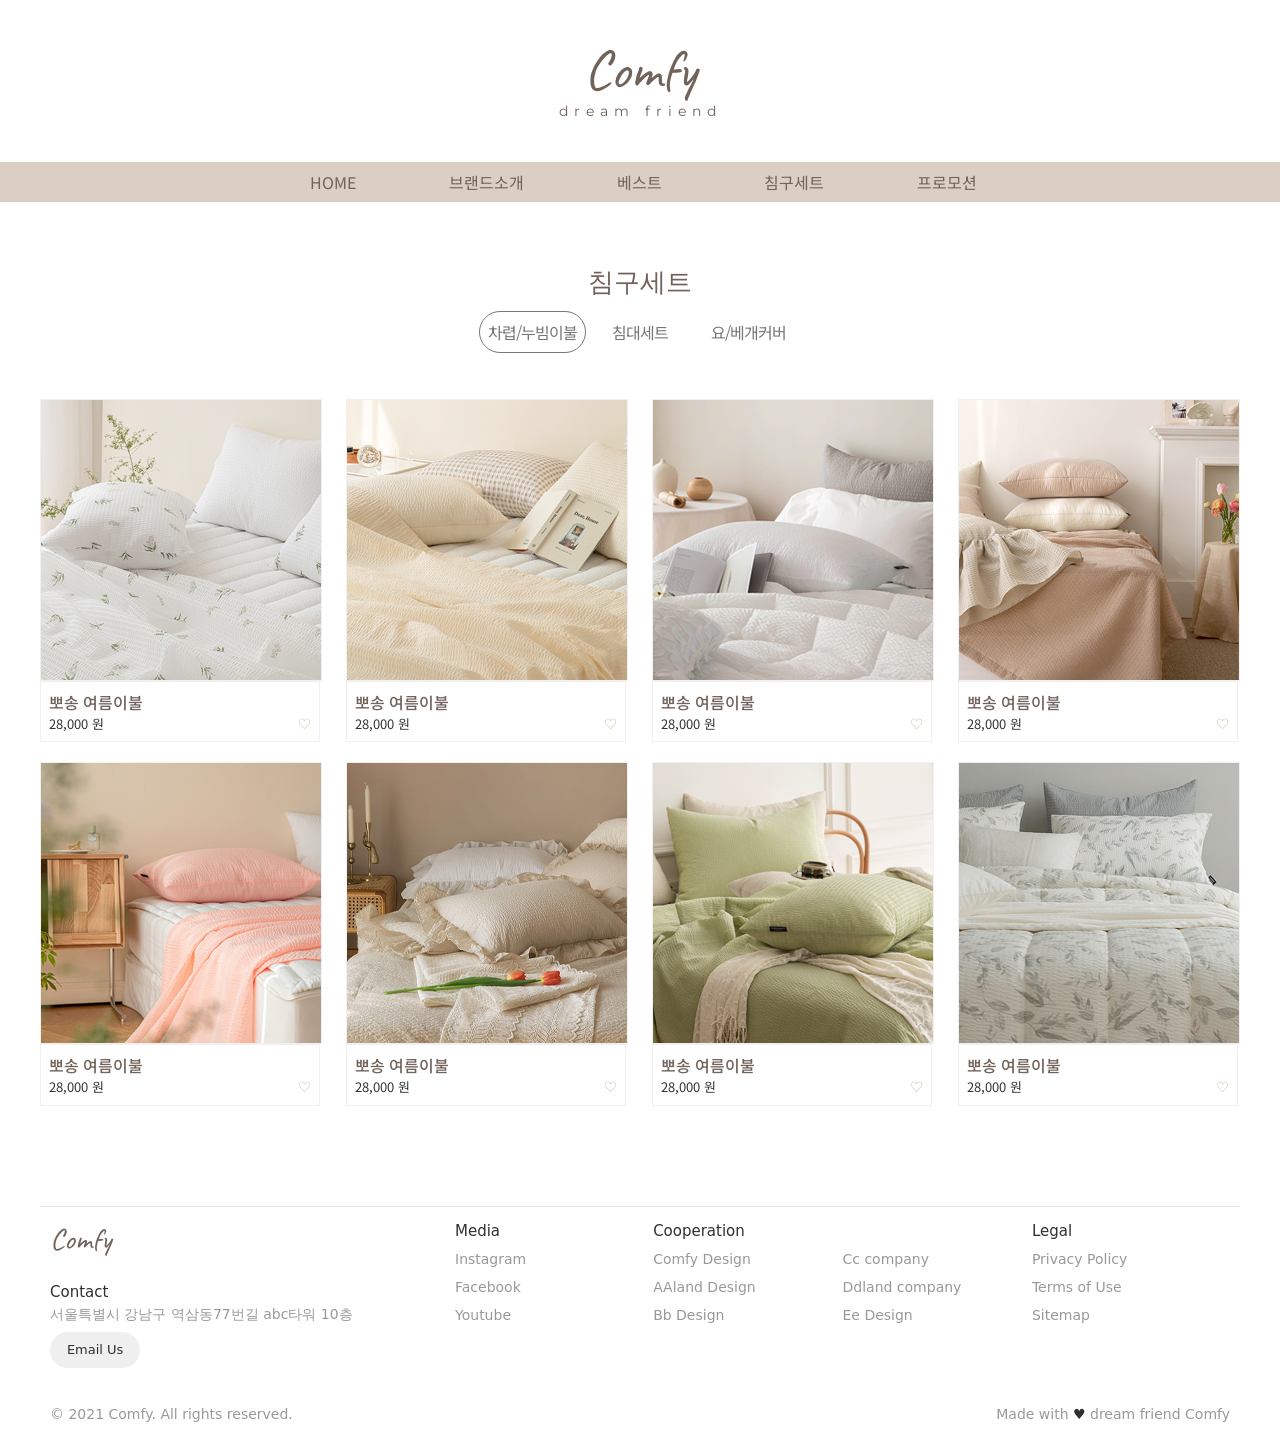
==== pages/beddingset01.html @ c0dfaad8 "0805" ====
<!DOCTYPE html>
<html lang="ko">
<head>
    <meta charset="UTF-8">
    <meta http-equiv="X-UA-Compatible" content="IE=edge">
    <meta name="viewport" content="width=device-width, initial-scale=1.0">
    <title>Document</title>
    <link rel="stylesheet" href="../css/beddingset01.css">
    <link rel="stylesheet" href="../css/common.css">
    <link rel="stylesheet" href="../library/fontawesome-free-5.15.3-web/css/all.min.css">
    <link href="https://unpkg.com/aos@2.3.1/dist/aos.css" rel="stylesheet">
</head>
<body>
    <!-- gnb -->
    <div id=logo data-aos="flip-down">
        <p class="logoid"><a href="../index.html">Comfy</a></p>
        <p class="logosub">dream friend</p>
    </div>
    <div id="nav">
        <div id="main_nav">
            <ul>
                <li><a href="../index.html">HOME</a></li>
                <li><a href="brand.html">브랜드소개</a></li>
                <li><a href="ss_season.html">베스트</a></li>
                <li><a href="beddingset01.html">침구세트</a></li>
                <li><a href="promotion.html">프로모션</a></li>
            </ul>
        </div>
        <div id="sub">
            <div id="sub_menu">
                <ul class="menu">
                </ul>
                <ul class="menu">
                    <li><a href="brand.html">브랜드 스토리</a></li>
                    <li><a href="map.html">오시는길</a></li>
                </ul>
                <ul class="menu">
                    <li><a href="ss_season.html">S/S시즌상품</a></li>
                    <li><a href="fw_season.html">F/W시즌상품</a></li>
                </ul>
                <ul class="menu">
                    <li><a href="beddingset01.html">차렵/누빔이불</a></li>
                    <li><a href="beddingset02.html">침대세트</a></li>
                    <li><a href="beddingset03.html">요/베개커버</a></li>
                </ul>
                <ul class="menu">
                    <li><a href="sale.html">20% SALE</a></li>
                    <li><a href="new.html">신상품</a></li>
                </ul>
            </div>
        </div>
    </div>

    <!-- 모바일 메뉴 -->
    <div id="nav_mobile">
        <div id="main_nav_mobile">
            <ul>
                <li><a href="">HOME</a></li>
                <li><a href="">브랜드소개</a></li>
                <li><a href="">베스트</a></li>
                <li><a href="">침구세트</a></li>
                <li><a href="">프로모션</a></li>
            </ul>
        </div>
    </div>

    <!-- 섹션06 프로모션 -->
    <div id="section06">
        <div class="wrap">
            <div class="title">
                <p class="titlet_inner">침구세트</p>
                <div id="lnb_select">
                    <ul>
                        <li><a href="beddingset01.html"  class="sel_01">차렵/누빔이불</a></li>
                        <li><a href="beddingset02.html"  class="sel_02">침대세트</a></li>
                        <li> <a href="beddingset03.html"  class="sel_02">요/베개커버</a></li>
                    </ul>
                </div>
            </div>
            <div id="promotion">
                <div class="promotion_box" data-aos="fade-up" data-aos-duration="2000">
                    <a href=""><img src="../images/shopping06.png" class="rImgmargine1" alt="이미지" style="border: 1px solid #f0f0f0;"></a>
                    <div class="prosubtxt1" style="border: 1px solid #f0f0f0;">
                        <div class="subt_01">
                            <p class="subtitle">뽀송 여름이불</p>
                        </div>
                        <div class="subt_02">
                            <p class="pick">♡</p>
                            <p class="price">28,000 원</p>
                        </div>
                    </div>
                </div>
                <div class="promotion_box" data-aos="fade-up" data-aos-duration="2000">
                    <a href=""><img src="../images/shopping05.png" class="rImgmargine2" alt="이미지" style="border: 1px solid #f0f0f0;"></a>
                    <div class="prosubtxt2" style="border: 1px solid #f0f0f0;">
                        <div class="subt_01">
                            <p class="subtitle">뽀송 여름이불</p>
                        </div>
                        <div class="subt_02">
                            <p class="pick">♡</p>
                            <p class="price">28,000 원</p>
                        </div>
                    </div>
                </div>
                <div class="promotion_box" data-aos="fade-up" data-aos-duration="2000">
                    <a href=""><img src="../images/shopping07.png" class="rImgmargine1" alt="이미지" style="border: 1px solid #f0f0f0;"></a>
                    <div class="prosubtxt1" style="border: 1px solid #f0f0f0;">
                        <div class="subt_01">
                            <p class="subtitle">뽀송 여름이불</p>
                        </div>
                        <div class="subt_02">
                            <p class="pick">♡</p>
                            <p class="price">28,000 원</p>
                        </div>
                    </div>
                </div>
                <div class="promotion_box" data-aos="fade-up" data-aos-duration="2000">
                    <a href=""><img src="../images/shopping08.png" class="rImgmargine3" alt="이미지" style="border: 1px solid #f0f0f0;"></a>
                    <div class="prosubtxt3" style="border: 1px solid #f0f0f0;">
                        <div class="subt_01">
                            <p class="subtitle">뽀송 여름이불</p>
                        </div>
                        <div class="subt_02">
                            <p class="pick">♡</p>
                            <p class="price">28,000 원</p>
                        </div>
                    </div>
                </div>
                <div class="promotion_box" data-aos="fade-up" data-aos-duration="2000">
                    <a href=""><img src="../images/shopping04.png" class="rImgmargine1" alt="이미지" style="border: 1px solid #f0f0f0;"></a>
                    <div class="prosubtxt1" style="border: 1px solid #f0f0f0;">
                        <div class="subt_01">
                            <p class="subtitle">뽀송 여름이불</p>
                        </div>
                        <div class="subt_02">
                            <p class="pick">♡</p>
                            <p class="price">28,000 원</p>
                        </div>
                    </div>
                </div>
                <div class="promotion_box" data-aos="fade-up" data-aos-duration="2000">
                    <a href=""><img src="../images/shopping03.png" class="rImgmargine2" alt="이미지" style="border: 1px solid #f0f0f0;"></a>
                    <div class="prosubtxt2" style="border: 1px solid #f0f0f0;">
                        <div class="subt_01">
                            <p class="subtitle">뽀송 여름이불</p>
                        </div>
                        <div class="subt_02">
                            <p class="pick">♡</p>
                            <p class="price">28,000 원</p>
                        </div>
                    </div>
                </div>
                <div class="promotion_box" data-aos="fade-up" data-aos-duration="2000">
                    <a href=""><img src="../images/shopping02.png" class="rImgmargine1" alt="이미지" style="border: 1px solid #f0f0f0;"></a>
                    <div class="prosubtxt1" style="border: 1px solid #f0f0f0;">
                        <div class="subt_01">
                            <p class="subtitle">뽀송 여름이불</p>
                        </div>
                        <div class="subt_02">
                            <p class="pick">♡</p>
                            <p class="price">28,000 원</p>
                        </div>
                    </div>
                </div>
                <div class="promotion_box" data-aos="fade-up" data-aos-duration="2000">
                    <a href=""><img src="../images/shopping01.png" class="rImgmargine3" alt="이미지" style="border: 1px solid #f0f0f0;"></a>
                    <div class="prosubtxt3" style="border: 1px solid #f0f0f0;">
                        <div class="subt_01">
                            <p class="subtitle">뽀송 여름이불</p>
                        </div>
                        <div class="subt_02">
                            <p class="pick">♡</p>
                            <p class="price">28,000 원</p>
                        </div>
                    </div>
                </div>
            </div>
        </div>
    </div>
    <!-- footer -->
    <div class="footer">
        <div class="footer__addr">
          <h1 class="footer__logo">Comfy</h1>
          <h2>Contact</h2>
          <address>
            서울특별시 강남구 역삼동77번길 abc타워 10층<br>
            <a class="footer__btn" href="eunchong14937@gmail.com">Email Us</a>
          </address>
        </div>
        <ul class="footer__nav">
          <li class="nav__item">
            <h2 class="nav__title">Media</h2>
            <ul class="nav__ul">
              <li>
                <a href="#">Instagram</a>
              </li>
              <li>
                <a href="#">Facebook</a>
              </li>
              <li>
                <a href="#">Youtube</a>
              </li>
            </ul>
          </li>
          <li class="nav__item nav__item--extra">
            <h2 class="nav__title">Cooperation</h2>
            <ul class="nav__ul nav__ul--extra">
              <li>
                <a href="#">Comfy Design</a>
              </li>
              <li>
                <a href="#">AAland Design</a>
              </li>
              <li>
                <a href="#">Bb Design</a>
              </li>
              <li>
                <a href="#">Cc company</a>
              </li>
              <li>
                <a href="#">Ddland company</a>
              </li>
              <li>
                <a href="#">Ee Design</a>
              </li>
            </ul>
          </li>
          <li class="nav__item">
            <h2 class="nav__title">Legal</h2>
            <ul class="nav__ul">
              <li>
                <a href="#">Privacy Policy</a>
              </li>
              <li>
                <a href="#">Terms of Use</a>
              </li>
              <li>
                <a href="#">Sitemap</a>
              </li>
            </ul>
          </li>
        </ul>
        <div class="legal">
          <p>&copy; 2021 Comfy. All rights reserved.</p>
          <div class="legal__links">
            <span>Made with <span class="heart">♥</span> dream friend Comfy</span>
          </div>
        </div>
      </div>

    <script src="../js/jquery-3.6.0.js"></script>
    <script type="text/javascript" src="../js/common.js"></script>
    <script src="https://unpkg.com/aos@2.3.1/dist/aos.js"></script>
    <script>
      AOS.init();
    </script>
</body>
</html>
---- css/beddingset01.css ----
@charset "UTF-8";
@import url('https://fonts.googleapis.com/css2?family=Noto+Sans+KR:wght@100;300;400;500;700;900&display=swap');
@import url('https://fonts.googleapis.com/css2?family=Ubuntu:ital,wght@0,300;0,400;0,500;1,300;1,400;1,500&display=swap');
@import url('https://fonts.googleapis.com/css2?family=Dosis:wght@300;400;500&family=Ubuntu:ital,wght@0,300;0,400;0,500;1,300;1,400;1,500&display=swap');
@import url('https://fonts.googleapis.com/css2?family=Caveat:wght@400;500;600;700&family=Dosis:wght@300;400;500&family=Ubuntu:ital,wght@0,300;0,400;0,500;1,300;1,400;1,500&display=swap');
@import url('https://fonts.googleapis.com/css2?family=Montserrat:ital,wght@0,100;0,200;0,300;0,400;0,500;1,100;1,200;1,300;1,400&family=Raleway:ital,wght@0,100;0,200;0,300;0,400;0,500;0,600;1,100;1,200;1,300;1,400;1,500&display=swap');
@import url('https://fonts.googleapis.com/css2?family=Raleway:ital,wght@0,100;0,200;0,300;0,400;0,500;0,600;1,100;1,200;1,300;1,400;1,500&display=swap');

/* gnb top간격 맞춤 */
#sub { top: 202px !important; }

/* lnb */
#lnb_select { width: 100%; }
#lnb_select > ul {
    display: inline-block;
    overflow: hidden;
    margin: 0 auto;
    padding-top: 20px;
    padding-bottom: 20px;
}
#lnb_select > ul > li {
    float: left;
    margin: 0 auto;
    width: 108px;
    text-align: center;
}
#lnb_select > ul > li > .sel_02 {
    font-family: 'Noto Sans KR', sans-serif;
    font-weight: 400;
    font-size: 16px;
    color: #777;
    letter-spacing:-1px;
    line-height: 24px;
}

#lnb_select > ul > li > .sel_01 {
    font-family: 'Noto Sans KR', sans-serif;
    font-weight: 400;
    font-size: 16px;
    color: #777;
    letter-spacing:-1px;
    line-height: 24px;
    border: 1px solid #777;
    border-radius: 30px;
    padding: 8px;
    box-sizing: border-box;
}

#lnb_select > ul > li > a:hover {
    font-weight: 500;
}

/*0 ~ 767*/
@media screen and (max-width: 767px) {
    .wrap {width: 88vw;
    }
}

@media screen and (min-width: 768px) and (max-width: 1126px) {
    .wrap {
        margin: 0 auto;
        width: 88vw;
        overflow: hidden;
    }
}

/* 섹션 06 */
#section06 {
    margin-top: 60px;
    margin-bottom: 80px;
}

#section06 > .wrap {
    width: 1200px;
    margin: 0 auto;
}


.title { 
    text-align: center;
}

.titlet_inner {
    font-family: 'Ubuntu', sans-serif;
    font-weight: 400;
    font-size: 26px;
    color: #71625a;
    height: 38px;
}
.titletSub {
    font-family: 'Noto Sans KR', sans-serif;
    font-weight: 400;
    font-size: 18px;
    color: #777;
    letter-spacing:-1px;
    line-height: 24px;
}


#promotion {
    width: 1200px;
    overflow: hidden;
    margin-top: 30px;
}

#promotion > .promotion_box {
    /* margin-right: 2%; */
    float: left;
    display: block;
    box-sizing: border-box;
}

.subtitle {
    display: block;
    font-family: 'Noto Sans KR', sans-serif;
    color: #71625a;
    font-weight: 500;
    font-size: 16px;
}

#promotion > .promotion_box > p {
    margin-top: 10px;
    font-size: 12px;
}

#promotion > .promotion_box > a {
    margin: 0 auto;
    display: block;
}
#promotion > .promotion_box > img {
    display: block;
}


.prosubtxt1 {
    width: 280px;
    display:block;
    overflow: hidden;
    padding: 8px;
    margin-bottom: 20px;
}
.prosubtxt2 {
    width: 280px;
    display:inline-block;
    overflow: hidden;
    padding: 8px;
}
.prosubtxt3 {
    width: 280px;
    display:block;
    overflow: hidden;
    padding: 8px;
}

.subt_01 {
    display: inline;
    width: 280px;
}
.subt_02 {
    display: inline;
    width: 280px;
}
.pick {
    font-family: 'Noto Sans KR', sans-serif;
    font-weight: 900;
    display: inline;
    float: right;
    color: #ddCEb9;
}

.price {
    float: left;
    display: inline;
}
.rImgmargine1 {
    box-sizing: border-box;
    margin-right: 24px;
}
.rImgmargine2 {
    box-sizing: border-box;
    margin-right: 24px;
}
.promargin {
    height: 20px;
}


  /*0 ~ 767*/
  @media screen and (max-width: 767px) {
    #section06 {
        margin-top: 40px;
        margin-bottom: 40px;
    }
    #section06 > .wrap {
        width: 88vw;
        margin: 0 auto;
    }
    
    .title { 
        width: 88vw;
        text-align: center;
    }
    .subtitle {
        width: 42vw;
    }
    
    #promotion {
        width: 88vw;
        margin-top: 30px;
    }
    
    #promotion > .promotion_box {
        width: 44vw;
        float: left;
    }
    
    
    #promotion > .promotion_box > a {
        width: 42vw;
    }
    
    .rImgmargine3 {
        margin-right: 0px;
        width: 42vw;
    }

    .rImgmargine2 {
        margin-right: 0px;
        width: 42vw;
    }

    .rImgmargine1 {
        width: 42vw;
        margin-right: 0px;
        margin-right: 4vw;
    }

    .prosubtxt3 {
        margin-bottom: 20px;
        margin-left: 1vw;
        margin-right: 0px;
        width: 42vw;
        padding: 2vw;
    }

    .prosubtxt2 {
        margin-bottom: 20px;
        margin-left: 1vw;
        margin-right: 0px;
        width: 42vw;
        padding: 2vw;
    }

    .prosubtxt1 {
        margin-bottom: 20px;
        margin-left: 1vw;
        width: 42vw;
        margin-right: 0px;
        margin-right: 4vw;
        padding: 2vw;
    }
}
/* 768 ~ 1126 */
@media screen and (min-width: 768px) and (max-width: 1126px) {

    #section06 > .wrap {
        width: 88vw;
        margin: 0 auto;
    }
    
    .title { 
        width: 88vw;
        text-align: center;
    }

    .promotion_box {
        width: 22vw;
    }
    #promotion {
        width: 88vw;
    }
    #promotion > .promotion_box > a {
        width: 22vw;
    }
    
    .rImgmargine3 {
        margin-right: 0px;
        width: 21vw;
    }

    .rImgmargine2 {
        margin-right: 2vw;
        width: 21vw;
    }

    .rImgmargine1 {
        width: 21vw;
        margin-right: 2vw;
    }
    .subtitle {
        width: 20.5vw;
    }
    .prosubtxt3 {
        margin-bottom: 20px;
        margin-right: 0px;
        width: 21vw;
        padding: 1vw;
    }

    .prosubtxt2 {
        margin-right: 0px;
        width: 21vw;
        padding: 1vw;
    }

    .prosubtxt1 {
        margin-bottom: 20px;
        width: 21vw;
        margin-right: 0px;
        margin-right: 2vw;
        padding: 1vw;
    }
}
---- css/common.css ----
@charset "UTF-8";
@import url('https://fonts.googleapis.com/css2?family=Noto+Sans+KR:wght@100;300;400;500;700;900&display=swap');
@import url('https://fonts.googleapis.com/css2?family=Ubuntu:ital,wght@0,300;0,400;0,500;1,300;1,400;1,500&display=swap');
@import url('https://fonts.googleapis.com/css2?family=Dosis:wght@300;400;500&family=Ubuntu:ital,wght@0,300;0,400;0,500;1,300;1,400;1,500&display=swap');
@import url('https://fonts.googleapis.com/css2?family=Caveat:wght@400;500;600;700&family=Dosis:wght@300;400;500&family=Ubuntu:ital,wght@0,300;0,400;0,500;1,300;1,400;1,500&display=swap');
@import url('https://fonts.googleapis.com/css2?family=Montserrat:ital,wght@0,100;0,200;0,300;0,400;0,500;1,100;1,200;1,300;1,400&family=Raleway:ital,wght@0,100;0,200;0,300;0,400;0,500;0,600;1,100;1,200;1,300;1,400;1,500&display=swap');
@import url('https://fonts.googleapis.com/css2?family=Raleway:ital,wght@0,100;0,200;0,300;0,400;0,500;0,600;1,100;1,200;1,300;1,400;1,500&display=swap');
/* 초기화 코드 */
* {
    margin: 0;
    padding: 0;
    box-sizing: border-box;
}
html {
    font-family: 'Noto Sans KR', sans-serif;
    font-size: 13px;
    line-height: 1.5;
    color: #333;
}

body {
    background-color: #fff;
}

img {
    vertical-align: middle;
}
button {
    outline: none;
}
a { text-decoration: none; color: #CCBDB6 }
ul { list-style: none; }

.wrap {
    margin: 0 auto;
    overflow: hidden;
}

/* gnb */

#logo {
    margin: 0 auto;
    text-align: center;
    /* height: 120px;
    line-height: 120px; */
}

.logoid {
  /* font-family: 'Ubuntu', sans-serif; */
  /* font-family: 'Dosis', sans-serif; */
  text-align: center;
  font-family: 'Caveat', cursive;
  margin-top: 40px;
  color: #71625a;
  font-weight: 400;
  font-size: 56px;
  height: 60px;
  line-height: 60px;
  /* font-style: italic; */
}

.logoid > a {
  text-align: center;
  font-family: 'Caveat', cursive;
  margin-top: 40px;
  color: #71625a;
  font-weight: 400;
  font-size: 56px;
  height: 60px;
  line-height: 60px;
}


.logosub {
    /* font-family: 'Raleway', sans-serif; */
    font-family: 'Montserrat', sans-serif;
    color: #71625a;
    text-align: center;
    font-weight: 400;
    font-size: 14px;
    height: 22px;
    line-height: 22px;
    margin-bottom: 40px;
    letter-spacing:6px;
}


#nav { width: 100%; }
#main_nav {background-color: #DBCEC3; height: 40px; line-height: 40px; }
#main_nav > ul {
    overflow: hidden;
    width: 768px;
    margin: 0 auto;
    padding-bottom: 15px;
    display: -webkit-box;
}
#main_nav > ul > li {
    float: left;
    margin: 0 auto;
    width: 120px;
    text-align: center;
}
#main_nav > ul > li > a {
    font-family: 'Noto Sans KR', sans-serif;
    font-weight: 400;
    color: #71625a;
    font-size: 16px;
}

#main_nav > ul > li > a:hover {
    font-weight: 600;
}

#sub{
    z-index: 999;
    display: inline-block;
    width: 100%;
    position: absolute;
    top: 160px;
    left: 0;
    right: 0;
    background-color: #fffbf8;
    border-bottom: 1px solid #F2EAE4;
}
#sub_menu {
    overflow: hidden;
    width: 768px;
    margin: 0 auto;
    padding-top: 15px;
    padding-bottom: 15px;
    display: -webkit-box;
}
#sub_menu > .menu {
    float: left;
    margin: 0 auto;
    width: 120px;
    text-align: center;
}

#sub_menu > .menu > li > a { 
    font-family: 'Noto Sans KR', sans-serif;
    font-weight: 400;
    color: #CCBDB6; font-size: 14px;
}

#sub_menu > .menu > li > a:hover {
    color: #b9aba4;
    font-weight: 500;
} 

#nav_mobile {
    display: none;
}

/*0 ~ 767*/
@media screen and (max-width: 767px) {
    #nav { display: none; }
    #nav_mobile { 
        width: 100vw;
        display: block;
        overflow: hidden;
        position: relative;
        box-sizing: border-box;
    }
    #main_nav_mobile {
        background-color: #DBCEC3;
        height: 40px;
        line-height: 40px;
        z-index: 999;
    }
    #main_nav_mobile > ul {
        margin: 0 auto;
        overflow: hidden;
        width: 88vw;
        display: -webkit-box;
    }
    #main_nav_mobile > ul > li {
        float: left;
        margin: 0 auto;
        width: 20%;
        text-align: center;
    }
    #main_nav_mobile > ul > li > a {
        font-family: 'Noto Sans KR', sans-serif;
        font-weight: 400;
        color: #71625a;
        font-size: 16px;
    }

    #main_nav_mobile > ul > li > a:hover {
        font-weight: 600;
    }
}

/* footer */
*, *:before, *:after {
    box-sizing: border-box;
  }
  
  .footer {
    width: 1200px;
    font-family: acumin-pro, system-ui, sans-serif;
    margin: 0;
    display: grid;
    grid-template-rows: auto 1fr auto;
    font-size: 14px;
    background-color: #f4f4f4;
    align-items: start;
    margin: 0 auto;
    padding-top: 20px;
    display: flex;
    flex-flow: row wrap;
    padding: 10px;
    color: #2f2f2f;
    background-color: #fff;
    border-top: 1px solid #e5e5e5;
  }
  
  .footer > * {
    flex:  1 100%;
  }
  
  .footer__addr {
    margin-right: 1.25em;
    margin-bottom: 2em;
  }
  
  .footer__logo {
    font-family: 'Caveat', cursive;
    color: #71625a;
    font-weight: 400;
    font-size: 30px;
  }
  
  .footer__addr h2 {
    margin-top: 1.3em;
    font-size: 15px;
    font-weight: 400;
  }
  
  .nav__title {
    font-weight: 400;
    font-size: 15px;
  }
  
  .footer address {
    font-style: normal;
    color: #999;
  }
  
  .footer__btn {
    display: flex;
    align-items: center;
    justify-content: center;
    height: 36px;
    max-width: max-content;
    background-color: rgb(33, 33, 33, 0.07);
    border-radius: 100px;
    color: #2f2f2f;
    line-height: 0;
    margin: 0.6em 0;
    font-size: 1rem;
    padding: 0 1.3em;
  }
  
  .footer ul {
    list-style: none;
    padding-left: 0;
  }
  
  .footer li {
    line-height: 2em;
  }
  
  .footer a {
    text-decoration: none;
  }
  
  .footer__nav {
    display: flex;
    flex-flow: row wrap;
  }
  
  .footer__nav > * {
    flex: 1 50%;
    margin-right: 1.25em;
  }
  
  .nav__ul a {
    color: #999;
  }
  
  .nav__ul--extra {
    column-count: 2;
    column-gap: 1.25em;
  }
  
  .legal {
    display: flex;
    flex-wrap: wrap;
    color: #999;
  }
    
  .legal__links {
    display: flex;
    align-items: center;
  }
  
  .heart {
    color: #2f2f2f;
  }
  
  @media screen and (min-width: 24.375em) {
    .legal .legal__links {
      margin-left: auto;
    }
  }
  
  @media screen and (min-width: 40.375em) {
    .footer__nav > * {
      flex: 1;
    }
    
    .nav__item--extra {
      flex-grow: 2;
    }
    
    .footer__addr {
      flex: 1 0px;
    }
    
    .footer__nav {
      flex: 2 0px;
    }
  }

    /*0 ~ 767*/
@media screen and (max-width: 767px) {
    .footer {
        width: 88vw;
    }
}

  /* 768 ~ 1126 */
@media screen and (min-width: 768px) and (max-width: 1126px) {
    .footer {
        width: 88vw;
    }
}
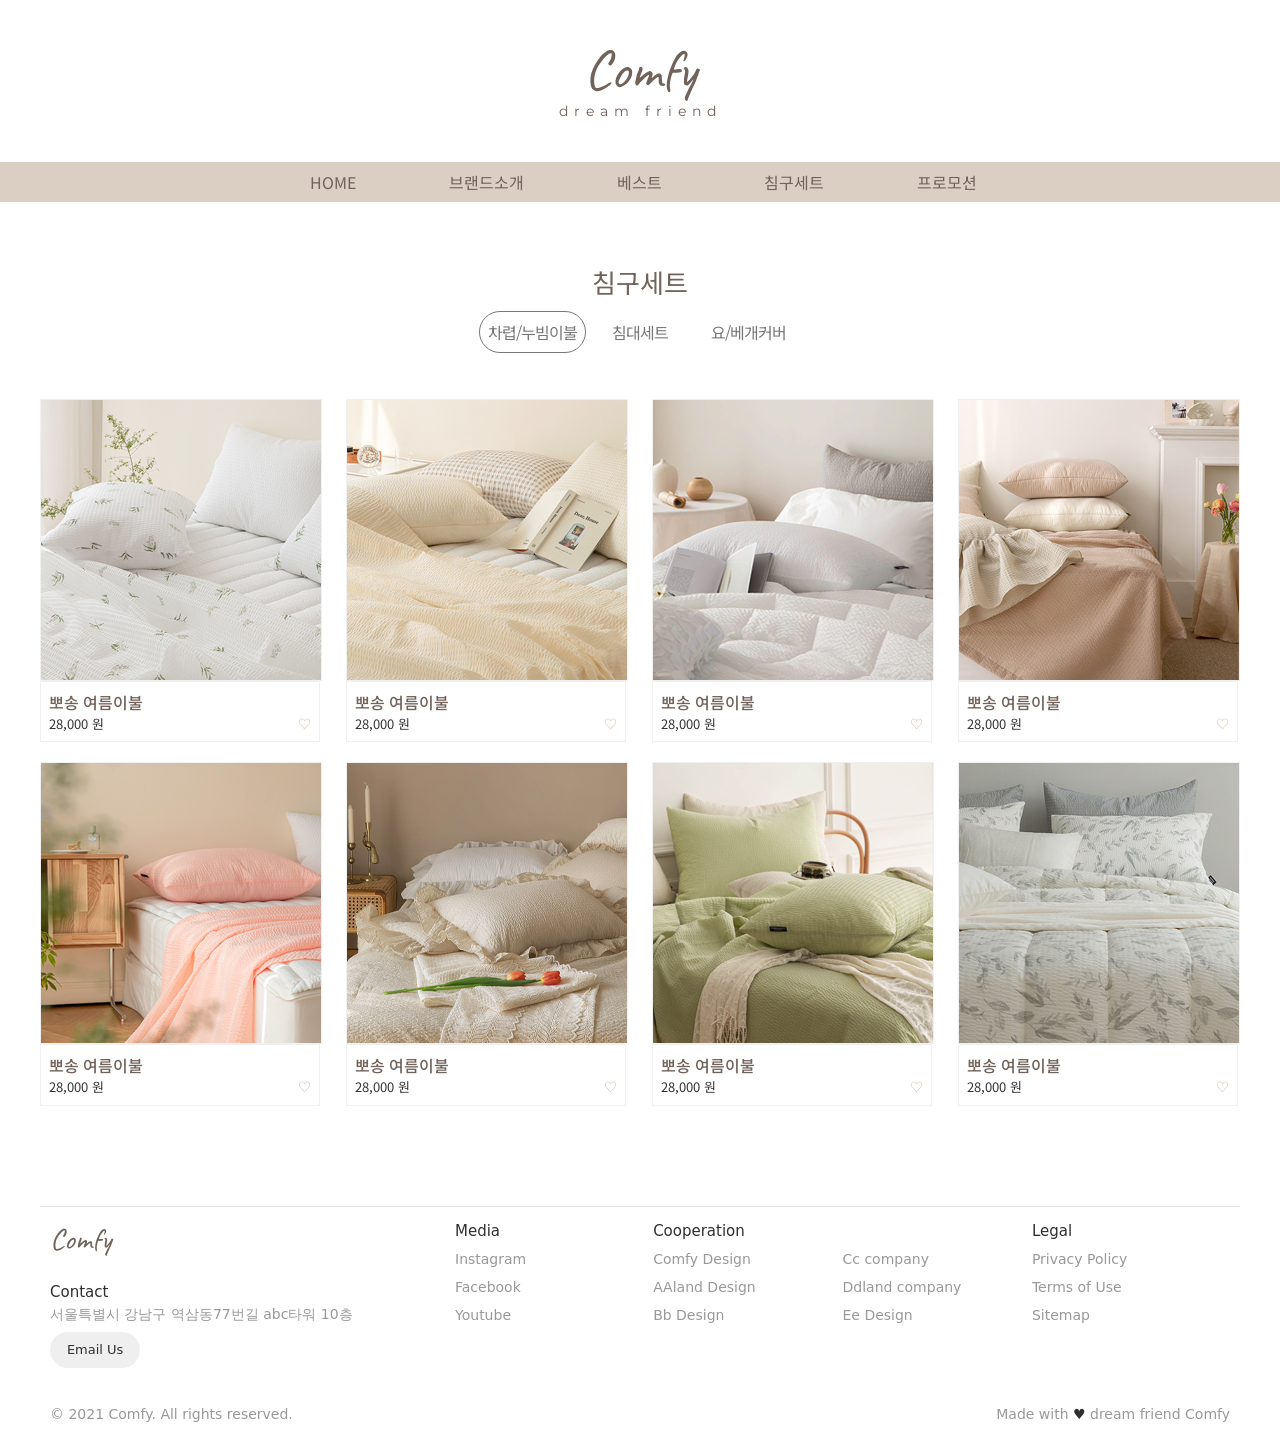
==== commit 72304f30: "0806" ====
--- a/pages/beddingset01.html
+++ b/pages/beddingset01.html
@@ -55,11 +55,11 @@
     <div id="nav_mobile">
         <div id="main_nav_mobile">
             <ul>
-                <li><a href="">HOME</a></li>
-                <li><a href="">브랜드소개</a></li>
-                <li><a href="">베스트</a></li>
-                <li><a href="">침구세트</a></li>
-                <li><a href="">프로모션</a></li>
+                <li><a href="../index.html">HOME</a></li>
+                <li><a href="brand.html">브랜드소개</a></li>
+                <li><a href="ss_season.html">베스트</a></li>
+                <li><a href="beddingset01.html">침구세트</a></li>
+                <li><a href="promotion.html">프로모션</a></li>
             </ul>
         </div>
     </div>
@@ -250,6 +250,7 @@
 
     <script src="../js/jquery-3.6.0.js"></script>
     <script type="text/javascript" src="../js/common.js"></script>
+    <script type="text/javascript" src="../js/bedding01.js"></script>
     <script src="https://unpkg.com/aos@2.3.1/dist/aos.js"></script>
     <script>
       AOS.init();
--- a/css/beddingset01.css
+++ b/css/beddingset01.css
@@ -81,7 +81,7 @@
 }
 
 .titlet_inner {
-    font-family: 'Ubuntu', sans-serif;
+    font-family: 'Noto Sans KR', sans-serif;
     font-weight: 400;
     font-size: 26px;
     color: #71625a;
@@ -161,6 +161,7 @@
     width: 280px;
 }
 .pick {
+    cursor: pointer;
     font-family: 'Noto Sans KR', sans-serif;
     font-weight: 900;
     display: inline;
